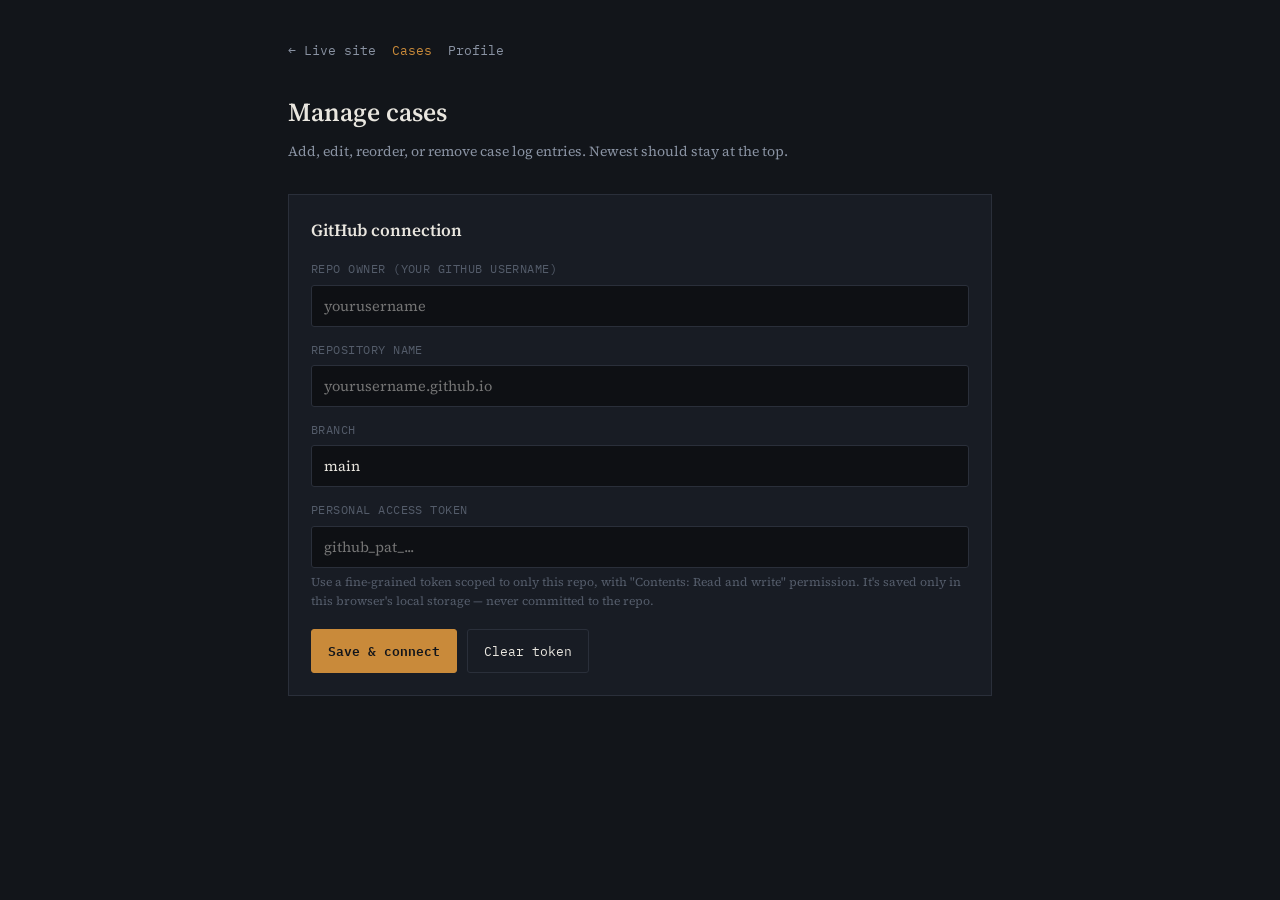
==== cases.html @ 0fecfe31 "Update portfolio" ====
<!DOCTYPE html>
<html lang="en">
<head>
<meta charset="UTF-8">
<meta name="viewport" content="width=device-width, initial-scale=1.0">
<title>Manage cases — Khalad DFIR</title>
<link rel="preconnect" href="https://fonts.googleapis.com">
<link href="https://fonts.googleapis.com/css2?family=Source+Serif+4:wght@400;500;600&family=IBM+Plex+Mono:wght@400;500;600&display=swap" rel="stylesheet">
<link rel="stylesheet" href="admin.css">
</head>
<body>
<div class="wrap">
  <div class="topnav">
    <a href="../index.html">← Live site</a>
    <a href="cases.html" class="active">Cases</a>
    <a href="profile.html">Profile</a>
  </div>
  <h1>Manage cases</h1>
  <p class="sub">Add, edit, reorder, or remove case log entries. Newest should stay at the top.</p>

  <div id="settingsContainer"></div>

  <div id="workArea" style="display:none;">
    <div class="card">
      <h2 id="formTitle">Add a case</h2>
      <label>Title</label>
      <input type="text" id="fTitle" placeholder="e.g. Live investigation — Worm.Ramnit intrusion">

      <label>Year</label>
      <input type="text" id="fYear" placeholder="2026">

      <label>Description</label>
      <textarea id="fDesc" placeholder="What you did, what you found, how you found it."></textarea>

      <label>Artifacts / tags (comma-separated)</label>
      <input type="text" id="fArtifacts" placeholder="Prefetch, AppData, VirusTotal">

      <div class="row">
        <button class="primary" id="fSave">Add case</button>
        <button id="fCancel" style="display:none;">Cancel edit</button>
      </div>
      <div id="formStatus"></div>
    </div>

    <h2 style="margin-top:8px;">Current cases</h2>
    <div id="caseList"></div>
  </div>
</div>

<script src="admin.js"></script>
<script>
let dataCache = null;
let sha = null;
let editingIndex = null; // null = adding new

function init(loaded){
  dataCache = loaded.content;
  sha = loaded.sha;
  document.getElementById('workArea').style.display = 'block';
  renderList();
}

function renderList(){
  const list = document.getElementById('caseList');
  const cases = dataCache.cases || [];
  if(cases.length === 0){
    list.innerHTML = `<p class="sub">No cases yet.</p>`;
    return;
  }
  list.innerHTML = cases.map((c, i) => `
    <div class="item">
      <div class="item-head">
        <strong>${escapeHtml(c.title)}</strong>
        <div class="item-actions">
          <button onclick="moveCase(${i}, -1)" ${i===0?'disabled':''}>↑</button>
          <button onclick="moveCase(${i}, 1)" ${i===cases.length-1?'disabled':''}>↓</button>
          <button onclick="editCase(${i})">Edit</button>
          <button class="danger" onclick="deleteCase(${i})">Delete</button>
        </div>
      </div>
      <div class="item-meta">${escapeHtml(c.year || '')} · ${(c.artifacts||[]).join(', ')}</div>
    </div>
  `).join('');
}

function escapeHtml(s){
  const d = document.createElement('div');
  d.textContent = s == null ? '' : String(s);
  return d.innerHTML;
}

function resetForm(){
  editingIndex = null;
  document.getElementById('formTitle').textContent = 'Add a case';
  document.getElementById('fTitle').value = '';
  document.getElementById('fYear').value = '';
  document.getElementById('fDesc').value = '';
  document.getElementById('fArtifacts').value = '';
  document.getElementById('fSave').textContent = 'Add case';
  document.getElementById('fCancel').style.display = 'none';
}

function editCase(i){
  const c = dataCache.cases[i];
  editingIndex = i;
  document.getElementById('formTitle').textContent = 'Edit case';
  document.getElementById('fTitle').value = c.title || '';
  document.getElementById('fYear').value = c.year || '';
  document.getElementById('fDesc').value = c.description || '';
  document.getElementById('fArtifacts').value = (c.artifacts || []).join(', ');
  document.getElementById('fSave').textContent = 'Save changes';
  document.getElementById('fCancel').style.display = 'inline-block';
  window.scrollTo({top: 0, behavior: 'smooth'});
}

async function deleteCase(i){
  if(!confirm('Delete this case?')) return;
  dataCache.cases.splice(i, 1);
  await persist('Delete case');
}

async function moveCase(i, dir){
  const j = i + dir;
  const arr = dataCache.cases;
  if(j < 0 || j >= arr.length) return;
  [arr[i], arr[j]] = [arr[j], arr[i]];
  await persist('Reorder cases');
}

async function persist(message){
  const status = document.getElementById('formStatus');
  status.innerHTML = `<div class="status pending">Saving…</div>`;
  try{
    const result = await writeDataFile(dataCache, sha, message);
    sha = result.content.sha;
    status.innerHTML = `<div class="status ok">Saved. Live site will update on next load.</div>`;
    renderList();
  }catch(e){
    status.innerHTML = `<div class="status err">${e.message}</div>`;
  }
}

document.getElementById('fSave').addEventListener('click', async () => {
  const title = document.getElementById('fTitle').value.trim();
  const year = document.getElementById('fYear').value.trim();
  const description = document.getElementById('fDesc').value.trim();
  const artifacts = document.getElementById('fArtifacts').value
    .split(',').map(s => s.trim()).filter(Boolean);

  if(!title || !description){
    document.getElementById('formStatus').innerHTML = `<div class="status err">Title and description are required.</div>`;
    return;
  }

  const entry = { year, title, description, artifacts };
  if(!dataCache.cases) dataCache.cases = [];

  if(editingIndex === null){
    dataCache.cases.unshift(entry); // new cases go to top
  }else{
    dataCache.cases[editingIndex] = entry;
  }

  await persist(editingIndex === null ? 'Add case' : 'Edit case');
  resetForm();
});

document.getElementById('fCancel').addEventListener('click', resetForm);

renderSettingsPanel(document.getElementById('settingsContainer'), init);
</script>
</body>
</html>
---- admin.css ----
:root{
  --bg: #12151a;
  --bg-alt: #0e1014;
  --panel: #181c24;
  --panel-border: #2a2f3a;
  --text: #e9e6df;
  --text-dim: #8a93a3;
  --text-faint: #545c6a;
  --accent: #c98a3a;
  --accent-dim: #8f6530;
  --danger: #b5533c;
  --ok: #6a9955;
  --serif: "Source Serif 4", Georgia, serif;
  --mono: "IBM Plex Mono", ui-monospace, monospace;
}
*{ box-sizing: border-box; }
body{
  margin:0; background: var(--bg); color: var(--text);
  font-family: var(--serif); line-height: 1.6;
}
.wrap{ max-width: 760px; margin: 0 auto; padding: 40px 28px 80px; }
a{ color: var(--accent); }
h1{ font-size: 26px; margin: 0 0 6px; font-weight: 600; }
h2{ font-size: 17px; margin: 0 0 16px; font-weight: 600; }
.sub{ color: var(--text-dim); font-size: 14px; margin: 0 0 32px; }
.topnav{ font-family: var(--mono); font-size: 12.5px; margin-bottom: 32px; display:flex; gap:16px; }
.topnav a{ color: var(--text-dim); text-decoration: none; }
.topnav a.active{ color: var(--accent); }

.card{
  background: var(--panel);
  border: 1px solid var(--panel-border);
  padding: 22px;
  margin-bottom: 24px;
}
.card h2{ display:flex; align-items:center; gap:10px; }
label{
  display:block; font-family: var(--mono); font-size: 11.5px;
  text-transform: uppercase; letter-spacing: 0.04em; color: var(--text-faint);
  margin: 14px 0 6px;
}
label:first-of-type{ margin-top: 0; }
input[type=text], input[type=password], input[type=url], textarea{
  width: 100%;
  background: var(--bg-alt);
  border: 1px solid var(--panel-border);
  color: var(--text);
  padding: 10px 12px;
  font-family: var(--serif);
  font-size: 14.5px;
  border-radius: 3px;
}
textarea{ resize: vertical; min-height: 70px; font-family: var(--serif); }
input:focus, textarea:focus{ outline: none; border-color: var(--accent); }
.hint{ color: var(--text-faint); font-size: 12px; margin-top: 5px; }

button{
  font-family: var(--mono);
  font-size: 13px;
  cursor: pointer;
  border-radius: 3px;
  border: 1px solid var(--panel-border);
  background: transparent;
  color: var(--text);
  padding: 10px 16px;
}
button:hover{ border-color: var(--accent); color: var(--accent); }
button.primary{
  background: var(--accent);
  border-color: var(--accent);
  color: #12151a;
  font-weight: 600;
}
button.primary:hover{ opacity: .9; color: #12151a; }
button.danger:hover{ border-color: var(--danger); color: var(--danger); }
button:disabled{ opacity: .5; cursor: not-allowed; }
button:disabled:hover{ border-color: var(--panel-border); color: var(--text); }

.row{ display:flex; gap: 10px; flex-wrap: wrap; margin-top: 18px; }

.status{
  font-family: var(--mono); font-size: 12.5px;
  padding: 10px 12px; border-radius: 3px; margin-top: 14px;
  border: 1px solid var(--panel-border);
}
.status.ok{ color: var(--ok); border-color: var(--ok); }
.status.err{ color: var(--danger); border-color: var(--danger); }
.status.pending{ color: var(--text-dim); }

.item{
  border: 1px solid var(--panel-border);
  padding: 16px;
  margin-bottom: 12px;
  background: var(--bg-alt);
}
.item-head{ display:flex; justify-content: space-between; align-items:center; gap:10px; }
.item-head strong{ font-size: 15px; }
.item-actions{ display:flex; gap:6px; }
.item-actions button{ padding: 6px 10px; font-size: 11.5px; }
.item-meta{ color: var(--text-faint); font-family: var(--mono); font-size: 11.5px; margin-top: 4px; }

details > summary{ cursor: pointer; font-family: var(--mono); font-size: 12px; color: var(--text-dim); }
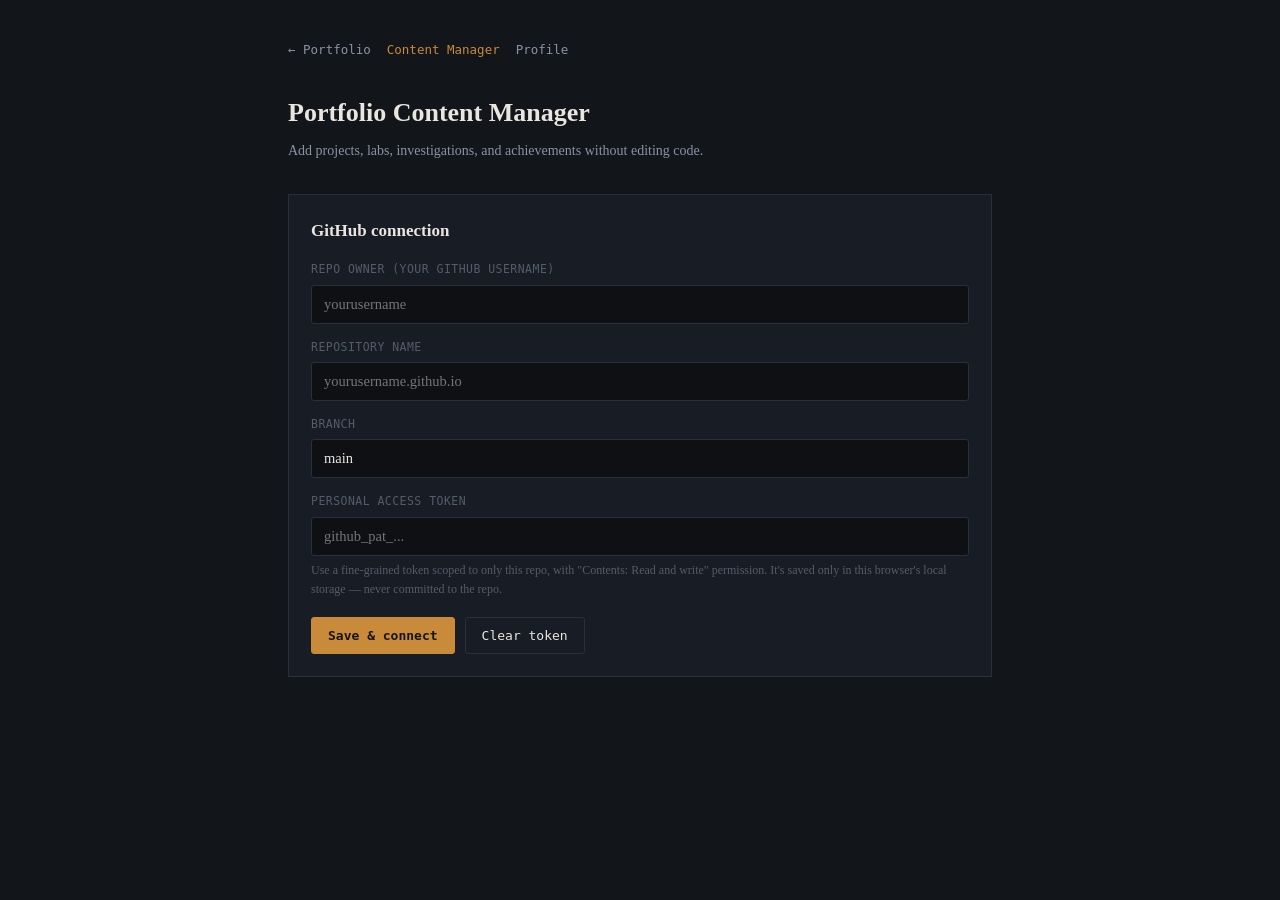
==== commit 14721245: "Build unified portfolio content manager" ====
--- a/cases.html
+++ b/cases.html
@@ -1,173 +1,30 @@
 <!DOCTYPE html>
-<html lang="en">
-<head>
-<meta charset="UTF-8">
-<meta name="viewport" content="width=device-width, initial-scale=1.0">
-<title>Manage cases — Khalad DFIR</title>
-<link rel="preconnect" href="https://fonts.googleapis.com">
-<link href="https://fonts.googleapis.com/css2?family=Source+Serif+4:wght@400;500;600&family=IBM+Plex+Mono:wght@400;500;600&display=swap" rel="stylesheet">
-<link rel="stylesheet" href="admin.css">
-</head>
-<body>
-<div class="wrap">
-  <div class="topnav">
-    <a href="../index.html">← Live site</a>
-    <a href="cases.html" class="active">Cases</a>
-    <a href="profile.html">Profile</a>
-  </div>
-  <h1>Manage cases</h1>
-  <p class="sub">Add, edit, reorder, or remove case log entries. Newest should stay at the top.</p>
-
-  <div id="settingsContainer"></div>
-
-  <div id="workArea" style="display:none;">
-    <div class="card">
-      <h2 id="formTitle">Add a case</h2>
-      <label>Title</label>
-      <input type="text" id="fTitle" placeholder="e.g. Live investigation — Worm.Ramnit intrusion">
-
-      <label>Year</label>
-      <input type="text" id="fYear" placeholder="2026">
-
-      <label>Description</label>
-      <textarea id="fDesc" placeholder="What you did, what you found, how you found it."></textarea>
-
-      <label>Artifacts / tags (comma-separated)</label>
-      <input type="text" id="fArtifacts" placeholder="Prefetch, AppData, VirusTotal">
-
-      <div class="row">
-        <button class="primary" id="fSave">Add case</button>
-        <button id="fCancel" style="display:none;">Cancel edit</button>
-      </div>
-      <div id="formStatus"></div>
-    </div>
-
-    <h2 style="margin-top:8px;">Current cases</h2>
-    <div id="caseList"></div>
-  </div>
-</div>
-
-<script src="admin.js"></script>
-<script>
-let dataCache = null;
-let sha = null;
-let editingIndex = null; // null = adding new
-
-function init(loaded){
-  dataCache = loaded.content;
-  sha = loaded.sha;
-  document.getElementById('workArea').style.display = 'block';
-  renderList();
-}
-
-function renderList(){
-  const list = document.getElementById('caseList');
-  const cases = dataCache.cases || [];
-  if(cases.length === 0){
-    list.innerHTML = `<p class="sub">No cases yet.</p>`;
-    return;
-  }
-  list.innerHTML = cases.map((c, i) => `
-    <div class="item">
-      <div class="item-head">
-        <strong>${escapeHtml(c.title)}</strong>
-        <div class="item-actions">
-          <button onclick="moveCase(${i}, -1)" ${i===0?'disabled':''}>↑</button>
-          <button onclick="moveCase(${i}, 1)" ${i===cases.length-1?'disabled':''}>↓</button>
-          <button onclick="editCase(${i})">Edit</button>
-          <button class="danger" onclick="deleteCase(${i})">Delete</button>
-        </div>
-      </div>
-      <div class="item-meta">${escapeHtml(c.year || '')} · ${(c.artifacts||[]).join(', ')}</div>
-    </div>
-  `).join('');
-}
-
-function escapeHtml(s){
-  const d = document.createElement('div');
-  d.textContent = s == null ? '' : String(s);
-  return d.innerHTML;
-}
-
-function resetForm(){
-  editingIndex = null;
-  document.getElementById('formTitle').textContent = 'Add a case';
-  document.getElementById('fTitle').value = '';
-  document.getElementById('fYear').value = '';
-  document.getElementById('fDesc').value = '';
-  document.getElementById('fArtifacts').value = '';
-  document.getElementById('fSave').textContent = 'Add case';
-  document.getElementById('fCancel').style.display = 'none';
-}
-
-function editCase(i){
-  const c = dataCache.cases[i];
-  editingIndex = i;
-  document.getElementById('formTitle').textContent = 'Edit case';
-  document.getElementById('fTitle').value = c.title || '';
-  document.getElementById('fYear').value = c.year || '';
-  document.getElementById('fDesc').value = c.description || '';
-  document.getElementById('fArtifacts').value = (c.artifacts || []).join(', ');
-  document.getElementById('fSave').textContent = 'Save changes';
-  document.getElementById('fCancel').style.display = 'inline-block';
-  window.scrollTo({top: 0, behavior: 'smooth'});
-}
-
-async function deleteCase(i){
-  if(!confirm('Delete this case?')) return;
-  dataCache.cases.splice(i, 1);
-  await persist('Delete case');
-}
-
-async function moveCase(i, dir){
-  const j = i + dir;
-  const arr = dataCache.cases;
-  if(j < 0 || j >= arr.length) return;
-  [arr[i], arr[j]] = [arr[j], arr[i]];
-  await persist('Reorder cases');
-}
-
-async function persist(message){
-  const status = document.getElementById('formStatus');
-  status.innerHTML = `<div class="status pending">Saving…</div>`;
-  try{
-    const result = await writeDataFile(dataCache, sha, message);
-    sha = result.content.sha;
-    status.innerHTML = `<div class="status ok">Saved. Live site will update on next load.</div>`;
-    renderList();
-  }catch(e){
-    status.innerHTML = `<div class="status err">${e.message}</div>`;
-  }
-}
-
-document.getElementById('fSave').addEventListener('click', async () => {
-  const title = document.getElementById('fTitle').value.trim();
-  const year = document.getElementById('fYear').value.trim();
-  const description = document.getElementById('fDesc').value.trim();
-  const artifacts = document.getElementById('fArtifacts').value
-    .split(',').map(s => s.trim()).filter(Boolean);
-
-  if(!title || !description){
-    document.getElementById('formStatus').innerHTML = `<div class="status err">Title and description are required.</div>`;
-    return;
-  }
-
-  const entry = { year, title, description, artifacts };
-  if(!dataCache.cases) dataCache.cases = [];
-
-  if(editingIndex === null){
-    dataCache.cases.unshift(entry); // new cases go to top
-  }else{
-    dataCache.cases[editingIndex] = entry;
-  }
-
-  await persist(editingIndex === null ? 'Add case' : 'Edit case');
-  resetForm();
-});
-
-document.getElementById('fCancel').addEventListener('click', resetForm);
-
-renderSettingsPanel(document.getElementById('settingsContainer'), init);
-</script>
-</body>
-</html>
+<html lang="en"><head><meta charset="UTF-8"><meta name="viewport" content="width=device-width,initial-scale=1.0"><title>Portfolio Admin — Khalad</title><link rel="stylesheet" href="admin.css"></head>
+<body><div class="wrap">
+<div class="topnav"><a href="index.html">← Portfolio</a><a href="cases.html" class="active">Content Manager</a><a href="profile.html">Profile</a></div>
+<h1>Portfolio Content Manager</h1><p class="sub">Add projects, labs, investigations, and achievements without editing code.</p>
+<div id="settingsContainer"></div>
+<div id="workArea" style="display:none">
+<div class="card"><h2 id="formTitle">Add new item</h2>
+<label>Type</label><select id="fType"><option value="labs">Lab</option><option value="projects">Project</option><option value="investigations">Investigation</option><option value="achievements">Achievement</option></select>
+<label>Title</label><input id="fTitle" type="text" placeholder="e.g. Memory Forensics Investigation">
+<label>Category / Type</label><input id="fCategory" type="text" placeholder="e.g. DFIR, Mobile Forensics, Graduation Project">
+<label>Year</label><input id="fYear" type="text" placeholder="2026">
+<label>Short description</label><textarea id="fDesc" placeholder="A short summary shown on the portfolio card."></textarea>
+<label>Tools / Tags (comma-separated)</label><input id="fTags" type="text" placeholder="Volatility, Windows, Memory Forensics">
+<label>Full write-up</label><textarea id="fWriteup" style="min-height:220px" placeholder="Objective, methodology, evidence, findings, conclusion..."></textarea>
+<div class="row"><button class="primary" id="fSave">Publish item</button><button id="fCancel" style="display:none">Cancel edit</button></div><div id="formStatus"></div></div>
+<h2>Current content</h2><div id="itemList"></div></div></div>
+<script src="admin.js"></script><script>
+let dataCache=null,sha=null,editing=null;
+const labels={labs:'Lab',projects:'Project',investigations:'Investigation',achievements:'Achievement'};
+function esc(s){const d=document.createElement('div');d.textContent=s==null?'':String(s);return d.innerHTML}
+function init(x){dataCache=x.content;sha=x.sha;document.getElementById('workArea').style.display='block';renderList()}
+function allItems(){return Object.keys(labels).flatMap(type=>(dataCache[type]||[]).map((item,index)=>({type,index,item})))}
+function renderList(){const list=document.getElementById('itemList'),items=allItems();if(!items.length){list.innerHTML='<p class="sub">No content yet.</p>';return}list.innerHTML=items.map(x=>`<div class="item"><div class="item-head"><strong>${esc(x.item.title)}</strong><div class="item-actions"><button onclick="editItem('${x.type}',${x.index})">Edit</button><button class="danger" onclick="deleteItem('${x.type}',${x.index})">Delete</button></div></div><div class="item-meta">${labels[x.type]}${x.item.type?' · '+esc(x.item.type):''}${x.item.year?' · '+esc(x.item.year):''}</div></div>`).join('')}
+function resetForm(){editing=null;document.getElementById('formTitle').textContent='Add new item';['fTitle','fCategory','fYear','fDesc','fTags','fWriteup'].forEach(id=>document.getElementById(id).value='');document.getElementById('fType').disabled=false;document.getElementById('fSave').textContent='Publish item';document.getElementById('fCancel').style.display='none'}
+function editItem(type,i){const x=dataCache[type][i];editing={type,index:i};fType.value=type;fType.disabled=true;fTitle.value=x.title||'';fCategory.value=x.type||'';fYear.value=x.year||'';fDesc.value=x.description||'';fTags.value=(x.tags||x.artifacts||[]).join(', ');fWriteup.value=x.writeup||'';formTitle.textContent='Edit item';fSave.textContent='Save changes';fCancel.style.display='inline-block';scrollTo({top:0,behavior:'smooth'})}
+async function deleteItem(type,i){if(!confirm('Delete this item?'))return;dataCache[type].splice(i,1);await persist('Delete portfolio item')}
+async function persist(msg){formStatus.innerHTML='<div class="status pending">Saving…</div>';try{const r=await writeDataFile(dataCache,sha,msg);sha=r.content.sha;formStatus.innerHTML='<div class="status ok">Saved to GitHub successfully.</div>';renderList()}catch(e){formStatus.innerHTML=`<div class="status err">${esc(e.message)}</div>`}}
+fSave.addEventListener('click',async()=>{const type=fType.value,title=fTitle.value.trim(),description=fDesc.value.trim();if(!title||!description){formStatus.innerHTML='<div class="status err">Title and description are required.</div>';return}const entry={title,type:fCategory.value.trim(),year:fYear.value.trim(),description,tags:fTags.value.split(',').map(x=>x.trim()).filter(Boolean),writeup:fWriteup.value.trim()};if(!dataCache[type])dataCache[type]=[];if(editing)dataCache[type][editing.index]=entry;else dataCache[type].unshift(entry);await persist(editing?'Edit portfolio item':'Add portfolio item');resetForm()});fCancel.addEventListener('click',resetForm);renderSettingsPanel(settingsContainer,init);
+</script></body></html>
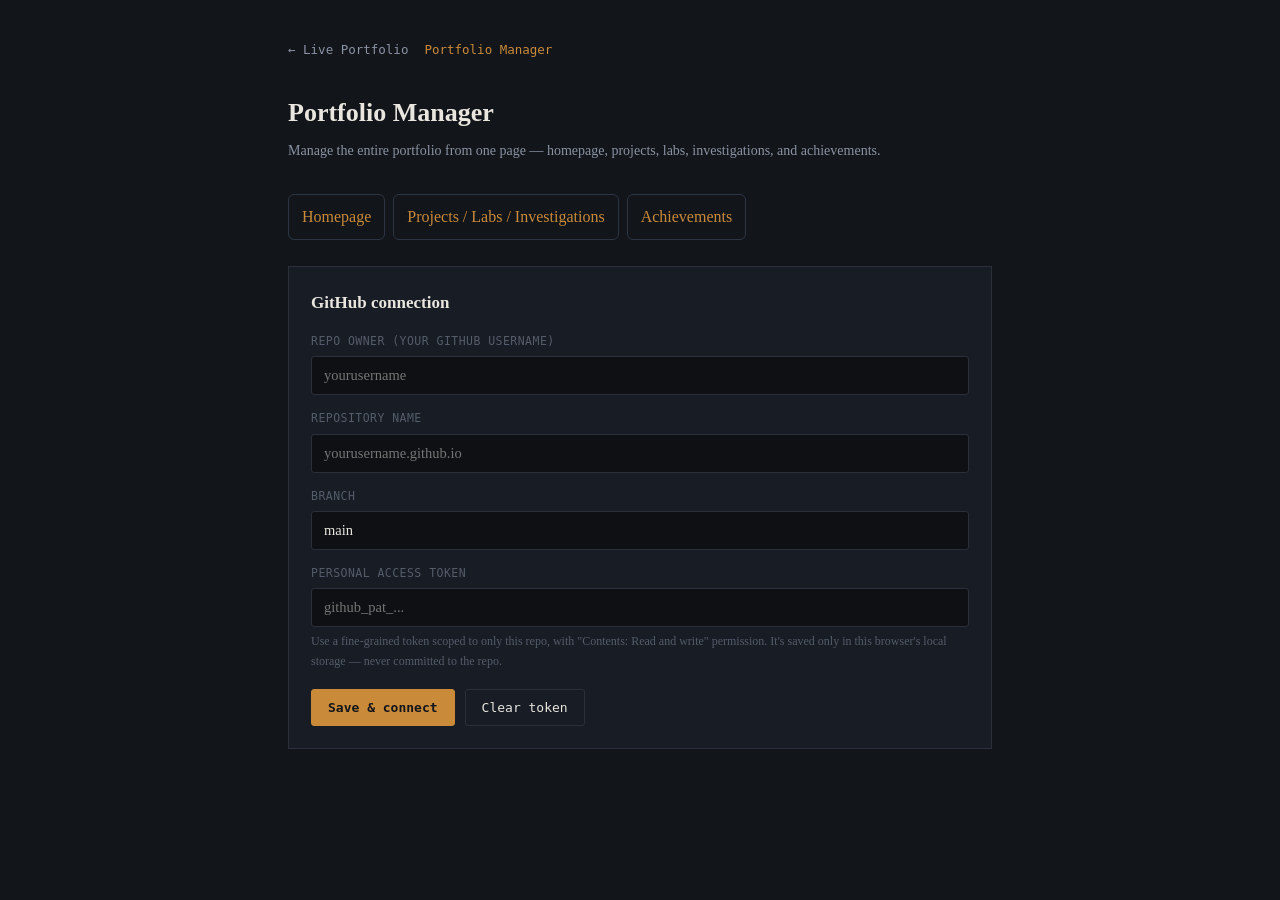
==== commit 9a740ad9: "Unify portfolio content and homepage managers" ====
--- a/cases.html
+++ b/cases.html
@@ -1,10 +1,23 @@
 <!DOCTYPE html>
-<html lang="en"><head><meta charset="UTF-8"><meta name="viewport" content="width=device-width,initial-scale=1.0"><title>Portfolio Admin — Khalad</title><link rel="stylesheet" href="admin.css"></head>
+<html lang="en"><head><meta charset="UTF-8"><meta name="viewport" content="width=device-width,initial-scale=1.0"><title>Portfolio Admin — Khalad</title><link rel="stylesheet" href="admin.css">
+<style>.admin-tabs{display:flex;gap:8px;flex-wrap:wrap;margin:18px 0 26px}.admin-tabs a{padding:9px 13px;border:1px solid #2b3642;border-radius:6px;text-decoration:none}.section-title{margin-top:42px;padding-top:24px;border-top:1px solid #2b3642}.manager-note{margin-bottom:20px}</style></head>
 <body><div class="wrap">
-<div class="topnav"><a href="index.html">← Portfolio</a><a href="cases.html" class="active">Content Manager</a><a href="profile.html">Profile</a></div>
-<h1>Portfolio Content Manager</h1><p class="sub">Add projects, labs, investigations, and achievements without editing code.</p>
+<div class="topnav"><a href="index.html">← Live Portfolio</a><a href="cases.html" class="active">Portfolio Manager</a></div>
+<h1>Portfolio Manager</h1><p class="sub">Manage the entire portfolio from one page — homepage, projects, labs, investigations, and achievements.</p>
+<div class="admin-tabs"><a href="#homepage">Homepage</a><a href="#content">Projects / Labs / Investigations</a><a href="#achievements">Achievements</a></div>
 <div id="settingsContainer"></div>
 <div id="workArea" style="display:none">
+<section id="homepage">
+<h2 class="section-title">Homepage</h2><p class="sub manager-note">Hero, About, certifications, skills, contact, and footer.</p>
+<div class="card"><h2>Hero</h2><label>Top label</label><input id="heroTag"><label>Main headline</label><textarea id="heroHeadline"></textarea><label>Intro</label><textarea id="heroLede"></textarea><label>Focus areas / pills (comma-separated)</label><input id="heroPills"></div>
+<div class="card"><h2>About</h2><label>Paragraphs (one paragraph per line)</label><textarea id="aboutParas" style="min-height:140px"></textarea><label>Certifications (one per line: CODE | Name)</label><textarea id="aboutCerts"></textarea></div>
+<div class="card"><h2>Skills & Tools</h2><label>Separate groups with a blank line. First line = group name.</label><textarea id="skillsBlock" style="min-height:240px;font-family:monospace"></textarea></div>
+<div class="card"><h2>Contact</h2><label>Contact text</label><textarea id="contactBlurb"></textarea><label>Links (one per line: Label | URL)</label><textarea id="contactLinks" placeholder="GitHub | https://github.com/...&#10;LinkedIn | https://linkedin.com/in/..."></textarea></div>
+<div class="card"><h2>Footer</h2><label>Name</label><input id="footerName"><label>Footer note</label><input id="footerNote"></div>
+<div class="row"><button class="primary" id="saveHomepage">Save homepage</button><button id="reloadBtn">Discard & reload</button></div><div id="homepageStatus"></div>
+</section>
+<section id="content">
+<h2 class="section-title">Portfolio Content</h2><p class="sub manager-note">Add, edit, or delete projects, labs, investigations, and achievements.</p>
 <div class="card"><h2 id="formTitle">Add new item</h2>
 <label>Type</label><select id="fType"><option value="labs">Lab</option><option value="projects">Project</option><option value="investigations">Investigation</option><option value="achievements">Achievement</option></select>
 <label>Title</label><input id="fTitle" type="text" placeholder="e.g. Memory Forensics Investigation">
@@ -14,17 +27,20 @@
 <label>Tools / Tags (comma-separated)</label><input id="fTags" type="text" placeholder="Volatility, Windows, Memory Forensics">
 <label>Full write-up</label><textarea id="fWriteup" style="min-height:220px" placeholder="Objective, methodology, evidence, findings, conclusion..."></textarea>
 <div class="row"><button class="primary" id="fSave">Publish item</button><button id="fCancel" style="display:none">Cancel edit</button></div><div id="formStatus"></div></div>
-<h2>Current content</h2><div id="itemList"></div></div></div>
+<h2 id="achievements">Current content</h2><div id="itemList"></div>
+</section>
+</div></div>
 <script src="admin.js"></script><script>
-let dataCache=null,sha=null,editing=null;
-const labels={labs:'Lab',projects:'Project',investigations:'Investigation',achievements:'Achievement'};
+let dataCache=null,sha=null,editing=null;const labels={labs:'Lab',projects:'Project',investigations:'Investigation',achievements:'Achievement'};const $=id=>document.getElementById(id);
 function esc(s){const d=document.createElement('div');d.textContent=s==null?'':String(s);return d.innerHTML}
-function init(x){dataCache=x.content;sha=x.sha;document.getElementById('workArea').style.display='block';renderList()}
-function allItems(){return Object.keys(labels).flatMap(type=>(dataCache[type]||[]).map((item,index)=>({type,index,item})))}
-function renderList(){const list=document.getElementById('itemList'),items=allItems();if(!items.length){list.innerHTML='<p class="sub">No content yet.</p>';return}list.innerHTML=items.map(x=>`<div class="item"><div class="item-head"><strong>${esc(x.item.title)}</strong><div class="item-actions"><button onclick="editItem('${x.type}',${x.index})">Edit</button><button class="danger" onclick="deleteItem('${x.type}',${x.index})">Delete</button></div></div><div class="item-meta">${labels[x.type]}${x.item.type?' · '+esc(x.item.type):''}${x.item.year?' · '+esc(x.item.year):''}</div></div>`).join('')}
-function resetForm(){editing=null;document.getElementById('formTitle').textContent='Add new item';['fTitle','fCategory','fYear','fDesc','fTags','fWriteup'].forEach(id=>document.getElementById(id).value='');document.getElementById('fType').disabled=false;document.getElementById('fSave').textContent='Publish item';document.getElementById('fCancel').style.display='none'}
-function editItem(type,i){const x=dataCache[type][i];editing={type,index:i};fType.value=type;fType.disabled=true;fTitle.value=x.title||'';fCategory.value=x.type||'';fYear.value=x.year||'';fDesc.value=x.description||'';fTags.value=(x.tags||x.artifacts||[]).join(', ');fWriteup.value=x.writeup||'';formTitle.textContent='Edit item';fSave.textContent='Save changes';fCancel.style.display='inline-block';scrollTo({top:0,behavior:'smooth'})}
-async function deleteItem(type,i){if(!confirm('Delete this item?'))return;dataCache[type].splice(i,1);await persist('Delete portfolio item')}
-async function persist(msg){formStatus.innerHTML='<div class="status pending">Saving…</div>';try{const r=await writeDataFile(dataCache,sha,msg);sha=r.content.sha;formStatus.innerHTML='<div class="status ok">Saved to GitHub successfully.</div>';renderList()}catch(e){formStatus.innerHTML=`<div class="status err">${esc(e.message)}</div>`}}
-fSave.addEventListener('click',async()=>{const type=fType.value,title=fTitle.value.trim(),description=fDesc.value.trim();if(!title||!description){formStatus.innerHTML='<div class="status err">Title and description are required.</div>';return}const entry={title,type:fCategory.value.trim(),year:fYear.value.trim(),description,tags:fTags.value.split(',').map(x=>x.trim()).filter(Boolean),writeup:fWriteup.value.trim()};if(!dataCache[type])dataCache[type]=[];if(editing)dataCache[type][editing.index]=entry;else dataCache[type].unshift(entry);await persist(editing?'Edit portfolio item':'Add portfolio item');resetForm()});fCancel.addEventListener('click',resetForm);renderSettingsPanel(settingsContainer,init);
+function init(x){dataCache=x.content;sha=x.sha;$('workArea').style.display='block';fillHomepage();renderList()}
+function fillHomepage(){const h=dataCache.hero||{},a=dataCache.about||{},s=dataCache.skills||[],c=dataCache.contact||{},f=dataCache.footer||{};$('heroTag').value=h.tag||'';$('heroHeadline').value=h.headline||'';$('heroLede').value=h.lede||'';$('heroPills').value=(h.pills||[]).join(', ');$('aboutParas').value=(a.paragraphs||[]).join('\n');$('aboutCerts').value=(a.certifications||[]).map(x=>`${x.code||''} | ${x.name||''}`).join('\n');$('skillsBlock').value=s.map(g=>[g.group,...(g.items||[])].join('\n')).join('\n\n');$('contactBlurb').value=c.blurb||'';$('contactLinks').value=(c.links||[]).map(x=>`${x.label||''} | ${x.url||''}`).join('\n');$('footerName').value=f.name||'';$('footerNote').value=f.note||''}
+function lines(id){return $(id).value.split('\n').map(x=>x.trim()).filter(Boolean)}function pipe(x){const i=x.indexOf('|');return i<0?[x,'']:[x.slice(0,i).trim(),x.slice(i+1).trim()]}function parseSkills(raw){return raw.split(/\n\s*\n/).map(b=>b.trim()).filter(Boolean).map(b=>{const x=b.split('\n').map(v=>v.trim()).filter(Boolean);return{group:x[0],items:x.slice(1)}})}
+async function saveData(msg,statusId){const st=$(statusId);st.innerHTML='<div class="status pending">Saving…</div>';try{const r=await writeDataFile(dataCache,sha,msg);sha=r.content.sha;st.innerHTML='<div class="status ok">Saved to GitHub successfully. The live site will update automatically.</div>';renderList();return true}catch(e){st.innerHTML=`<div class="status err">${esc(e.message)}</div>`;return false}}
+$('saveHomepage').onclick=async()=>{dataCache.hero={tag:$('heroTag').value.trim(),headline:$('heroHeadline').value.trim(),lede:$('heroLede').value.trim(),pills:$('heroPills').value.split(',').map(x=>x.trim()).filter(Boolean)};dataCache.about={paragraphs:lines('aboutParas'),certifications:lines('aboutCerts').map(x=>{const [code,name]=pipe(x);return{code,name}})};dataCache.skills=parseSkills($('skillsBlock').value);dataCache.contact={blurb:$('contactBlurb').value.trim(),links:lines('contactLinks').map(x=>{const [label,url]=pipe(x);return{label,url}})};dataCache.footer={name:$('footerName').value.trim(),note:$('footerNote').value.trim()};await saveData('Update homepage content','homepageStatus')};$('reloadBtn').onclick=()=>location.reload();
+function allItems(){return Object.keys(labels).flatMap(type=>(dataCache[type]||[]).map((item,index)=>({type,index,item})))}function renderList(){const list=$('itemList'),items=allItems();if(!items.length){list.innerHTML='<p class="sub">No content yet.</p>';return}list.innerHTML=items.map(x=>`<div class="item"><div class="item-head"><strong>${esc(x.item.title)}</strong><div class="item-actions"><button onclick="editItem('${x.type}',${x.index})">Edit</button><button class="danger" onclick="deleteItem('${x.type}',${x.index})">Delete</button></div></div><div class="item-meta">${labels[x.type]}${x.item.type?' · '+esc(x.item.type):''}${x.item.year?' · '+esc(x.item.year):''}</div></div>`).join('')}
+function resetForm(){editing=null;$('formTitle').textContent='Add new item';['fTitle','fCategory','fYear','fDesc','fTags','fWriteup'].forEach(id=>$(id).value='');$('fType').disabled=false;$('fSave').textContent='Publish item';$('fCancel').style.display='none'}
+function editItem(type,i){const x=dataCache[type][i];editing={type,index:i};$('fType').value=type;$('fType').disabled=true;$('fTitle').value=x.title||'';$('fCategory').value=x.type||'';$('fYear').value=x.year||'';$('fDesc').value=x.description||'';$('fTags').value=(x.tags||x.artifacts||[]).join(', ');$('fWriteup').value=x.writeup||'';$('formTitle').textContent='Edit item';$('fSave').textContent='Save changes';$('fCancel').style.display='inline-block';$('content').scrollIntoView({behavior:'smooth'})}
+async function deleteItem(type,i){if(!confirm('Delete this item?'))return;dataCache[type].splice(i,1);await saveData('Delete portfolio item','formStatus')}
+$('fSave').addEventListener('click',async()=>{const type=$('fType').value,title=$('fTitle').value.trim(),description=$('fDesc').value.trim();if(!title||!description){$('formStatus').innerHTML='<div class="status err">Title and description are required.</div>';return}const entry={title,type:$('fCategory').value.trim(),year:$('fYear').value.trim(),description,tags:$('fTags').value.split(',').map(x=>x.trim()).filter(Boolean),writeup:$('fWriteup').value.trim()};if(!dataCache[type])dataCache[type]=[];if(editing)dataCache[type][editing.index]=entry;else dataCache[type].unshift(entry);const ok=await saveData(editing?'Edit portfolio item':'Add portfolio item','formStatus');if(ok)resetForm()});$('fCancel').addEventListener('click',resetForm);renderSettingsPanel($('settingsContainer'),init);
 </script></body></html>
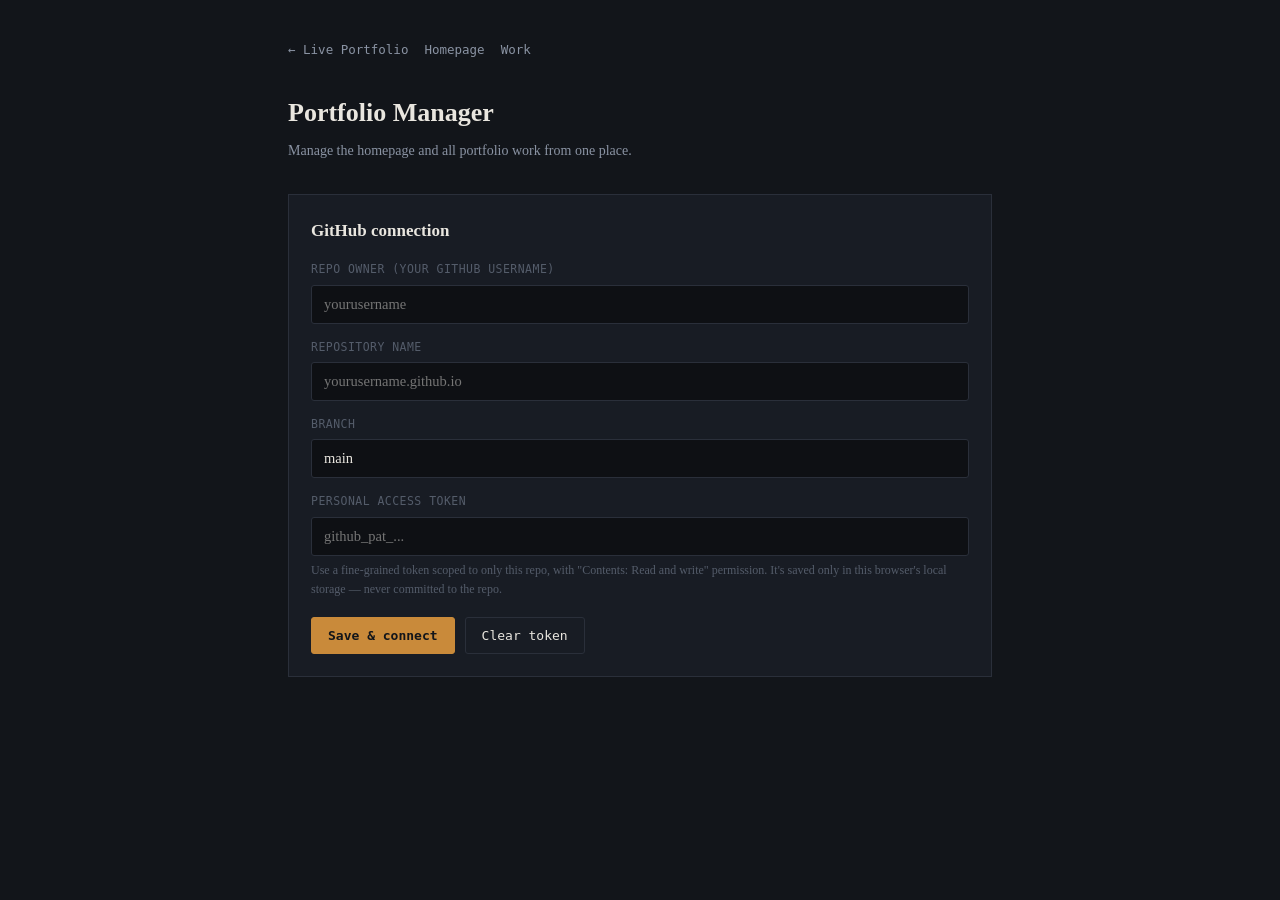
==== commit b101d809: "Update manager for unified work and writeups" ====
--- a/cases.html
+++ b/cases.html
@@ -1,46 +1,3 @@
-<!DOCTYPE html>
-<html lang="en"><head><meta charset="UTF-8"><meta name="viewport" content="width=device-width,initial-scale=1.0"><title>Portfolio Admin — Khalad</title><link rel="stylesheet" href="admin.css">
-<style>.admin-tabs{display:flex;gap:8px;flex-wrap:wrap;margin:18px 0 26px}.admin-tabs a{padding:9px 13px;border:1px solid #2b3642;border-radius:6px;text-decoration:none}.section-title{margin-top:42px;padding-top:24px;border-top:1px solid #2b3642}.manager-note{margin-bottom:20px}</style></head>
-<body><div class="wrap">
-<div class="topnav"><a href="index.html">← Live Portfolio</a><a href="cases.html" class="active">Portfolio Manager</a></div>
-<h1>Portfolio Manager</h1><p class="sub">Manage the entire portfolio from one page — homepage, projects, labs, investigations, and achievements.</p>
-<div class="admin-tabs"><a href="#homepage">Homepage</a><a href="#content">Projects / Labs / Investigations</a><a href="#achievements">Achievements</a></div>
-<div id="settingsContainer"></div>
-<div id="workArea" style="display:none">
-<section id="homepage">
-<h2 class="section-title">Homepage</h2><p class="sub manager-note">Hero, About, certifications, skills, contact, and footer.</p>
-<div class="card"><h2>Hero</h2><label>Top label</label><input id="heroTag"><label>Main headline</label><textarea id="heroHeadline"></textarea><label>Intro</label><textarea id="heroLede"></textarea><label>Focus areas / pills (comma-separated)</label><input id="heroPills"></div>
-<div class="card"><h2>About</h2><label>Paragraphs (one paragraph per line)</label><textarea id="aboutParas" style="min-height:140px"></textarea><label>Certifications (one per line: CODE | Name)</label><textarea id="aboutCerts"></textarea></div>
-<div class="card"><h2>Skills & Tools</h2><label>Separate groups with a blank line. First line = group name.</label><textarea id="skillsBlock" style="min-height:240px;font-family:monospace"></textarea></div>
-<div class="card"><h2>Contact</h2><label>Contact text</label><textarea id="contactBlurb"></textarea><label>Links (one per line: Label | URL)</label><textarea id="contactLinks" placeholder="GitHub | https://github.com/...&#10;LinkedIn | https://linkedin.com/in/..."></textarea></div>
-<div class="card"><h2>Footer</h2><label>Name</label><input id="footerName"><label>Footer note</label><input id="footerNote"></div>
-<div class="row"><button class="primary" id="saveHomepage">Save homepage</button><button id="reloadBtn">Discard & reload</button></div><div id="homepageStatus"></div>
-</section>
-<section id="content">
-<h2 class="section-title">Portfolio Content</h2><p class="sub manager-note">Add, edit, or delete projects, labs, investigations, and achievements.</p>
-<div class="card"><h2 id="formTitle">Add new item</h2>
-<label>Type</label><select id="fType"><option value="labs">Lab</option><option value="projects">Project</option><option value="investigations">Investigation</option><option value="achievements">Achievement</option></select>
-<label>Title</label><input id="fTitle" type="text" placeholder="e.g. Memory Forensics Investigation">
-<label>Category / Type</label><input id="fCategory" type="text" placeholder="e.g. DFIR, Mobile Forensics, Graduation Project">
-<label>Year</label><input id="fYear" type="text" placeholder="2026">
-<label>Short description</label><textarea id="fDesc" placeholder="A short summary shown on the portfolio card."></textarea>
-<label>Tools / Tags (comma-separated)</label><input id="fTags" type="text" placeholder="Volatility, Windows, Memory Forensics">
-<label>Full write-up</label><textarea id="fWriteup" style="min-height:220px" placeholder="Objective, methodology, evidence, findings, conclusion..."></textarea>
-<div class="row"><button class="primary" id="fSave">Publish item</button><button id="fCancel" style="display:none">Cancel edit</button></div><div id="formStatus"></div></div>
-<h2 id="achievements">Current content</h2><div id="itemList"></div>
-</section>
-</div></div>
-<script src="admin.js"></script><script>
-let dataCache=null,sha=null,editing=null;const labels={labs:'Lab',projects:'Project',investigations:'Investigation',achievements:'Achievement'};const $=id=>document.getElementById(id);
-function esc(s){const d=document.createElement('div');d.textContent=s==null?'':String(s);return d.innerHTML}
-function init(x){dataCache=x.content;sha=x.sha;$('workArea').style.display='block';fillHomepage();renderList()}
-function fillHomepage(){const h=dataCache.hero||{},a=dataCache.about||{},s=dataCache.skills||[],c=dataCache.contact||{},f=dataCache.footer||{};$('heroTag').value=h.tag||'';$('heroHeadline').value=h.headline||'';$('heroLede').value=h.lede||'';$('heroPills').value=(h.pills||[]).join(', ');$('aboutParas').value=(a.paragraphs||[]).join('\n');$('aboutCerts').value=(a.certifications||[]).map(x=>`${x.code||''} | ${x.name||''}`).join('\n');$('skillsBlock').value=s.map(g=>[g.group,...(g.items||[])].join('\n')).join('\n\n');$('contactBlurb').value=c.blurb||'';$('contactLinks').value=(c.links||[]).map(x=>`${x.label||''} | ${x.url||''}`).join('\n');$('footerName').value=f.name||'';$('footerNote').value=f.note||''}
-function lines(id){return $(id).value.split('\n').map(x=>x.trim()).filter(Boolean)}function pipe(x){const i=x.indexOf('|');return i<0?[x,'']:[x.slice(0,i).trim(),x.slice(i+1).trim()]}function parseSkills(raw){return raw.split(/\n\s*\n/).map(b=>b.trim()).filter(Boolean).map(b=>{const x=b.split('\n').map(v=>v.trim()).filter(Boolean);return{group:x[0],items:x.slice(1)}})}
-async function saveData(msg,statusId){const st=$(statusId);st.innerHTML='<div class="status pending">Saving…</div>';try{const r=await writeDataFile(dataCache,sha,msg);sha=r.content.sha;st.innerHTML='<div class="status ok">Saved to GitHub successfully. The live site will update automatically.</div>';renderList();return true}catch(e){st.innerHTML=`<div class="status err">${esc(e.message)}</div>`;return false}}
-$('saveHomepage').onclick=async()=>{dataCache.hero={tag:$('heroTag').value.trim(),headline:$('heroHeadline').value.trim(),lede:$('heroLede').value.trim(),pills:$('heroPills').value.split(',').map(x=>x.trim()).filter(Boolean)};dataCache.about={paragraphs:lines('aboutParas'),certifications:lines('aboutCerts').map(x=>{const [code,name]=pipe(x);return{code,name}})};dataCache.skills=parseSkills($('skillsBlock').value);dataCache.contact={blurb:$('contactBlurb').value.trim(),links:lines('contactLinks').map(x=>{const [label,url]=pipe(x);return{label,url}})};dataCache.footer={name:$('footerName').value.trim(),note:$('footerNote').value.trim()};await saveData('Update homepage content','homepageStatus')};$('reloadBtn').onclick=()=>location.reload();
-function allItems(){return Object.keys(labels).flatMap(type=>(dataCache[type]||[]).map((item,index)=>({type,index,item})))}function renderList(){const list=$('itemList'),items=allItems();if(!items.length){list.innerHTML='<p class="sub">No content yet.</p>';return}list.innerHTML=items.map(x=>`<div class="item"><div class="item-head"><strong>${esc(x.item.title)}</strong><div class="item-actions"><button onclick="editItem('${x.type}',${x.index})">Edit</button><button class="danger" onclick="deleteItem('${x.type}',${x.index})">Delete</button></div></div><div class="item-meta">${labels[x.type]}${x.item.type?' · '+esc(x.item.type):''}${x.item.year?' · '+esc(x.item.year):''}</div></div>`).join('')}
-function resetForm(){editing=null;$('formTitle').textContent='Add new item';['fTitle','fCategory','fYear','fDesc','fTags','fWriteup'].forEach(id=>$(id).value='');$('fType').disabled=false;$('fSave').textContent='Publish item';$('fCancel').style.display='none'}
-function editItem(type,i){const x=dataCache[type][i];editing={type,index:i};$('fType').value=type;$('fType').disabled=true;$('fTitle').value=x.title||'';$('fCategory').value=x.type||'';$('fYear').value=x.year||'';$('fDesc').value=x.description||'';$('fTags').value=(x.tags||x.artifacts||[]).join(', ');$('fWriteup').value=x.writeup||'';$('formTitle').textContent='Edit item';$('fSave').textContent='Save changes';$('fCancel').style.display='inline-block';$('content').scrollIntoView({behavior:'smooth'})}
-async function deleteItem(type,i){if(!confirm('Delete this item?'))return;dataCache[type].splice(i,1);await saveData('Delete portfolio item','formStatus')}
-$('fSave').addEventListener('click',async()=>{const type=$('fType').value,title=$('fTitle').value.trim(),description=$('fDesc').value.trim();if(!title||!description){$('formStatus').innerHTML='<div class="status err">Title and description are required.</div>';return}const entry={title,type:$('fCategory').value.trim(),year:$('fYear').value.trim(),description,tags:$('fTags').value.split(',').map(x=>x.trim()).filter(Boolean),writeup:$('fWriteup').value.trim()};if(!dataCache[type])dataCache[type]=[];if(editing)dataCache[type][editing.index]=entry;else dataCache[type].unshift(entry);const ok=await saveData(editing?'Edit portfolio item':'Add portfolio item','formStatus');if(ok)resetForm()});$('fCancel').addEventListener('click',resetForm);renderSettingsPanel($('settingsContainer'),init);
+<!DOCTYPE html><html lang="en"><head><meta charset="UTF-8"><meta name="viewport" content="width=device-width,initial-scale=1.0"><title>Portfolio Manager — Khalad</title><link rel="stylesheet" href="admin.css"><style>.admin-tabs{display:flex;gap:8px;flex-wrap:wrap;margin:18px 0 26px}.admin-tabs a{padding:9px 13px;border:1px solid #2b3642;border-radius:6px;text-decoration:none}.section-title{margin-top:42px;padding-top:24px;border-top:1px solid #2b3642}.manager-note{margin-bottom:20px}</style></head><body><div class="wrap"><div class="topnav"><a href="index.html">← Live Portfolio</a><a href="#homepage">Homepage</a><a href="#work">Work</a></div><h1>Portfolio Manager</h1><p class="sub">Manage the homepage and all portfolio work from one place.</p><div id="settingsContainer"></div><div id="workArea" style="display:none"><section id="homepage"><h2 class="section-title">Homepage</h2><p class="sub manager-note">Hero, About, certifications, skills, contact, and footer.</p><div class="card"><h2>Hero</h2><label>Top label</label><input id="heroTag"><label>Main headline</label><textarea id="heroHeadline"></textarea><label>Intro</label><textarea id="heroLede"></textarea><label>Focus areas / pills (comma-separated)</label><input id="heroPills"></div><div class="card"><h2>About</h2><label>Paragraphs (one paragraph per line)</label><textarea id="aboutParas" style="min-height:140px"></textarea><label>Certifications (one per line: CODE | Name)</label><textarea id="aboutCerts"></textarea></div><div class="card"><h2>Skills & Tools</h2><label>Separate groups with a blank line. First line = group name.</label><textarea id="skillsBlock" style="min-height:240px;font-family:monospace"></textarea></div><div class="card"><h2>Contact</h2><label>Contact text</label><textarea id="contactBlurb"></textarea><label>Links (one per line: Label | URL)</label><textarea id="contactLinks"></textarea></div><div class="card"><h2>Footer</h2><label>Name</label><input id="footerName"><label>Footer note</label><input id="footerNote"></div><div class="row"><button class="primary" id="saveHomepage">Save homepage</button><button id="reloadBtn">Discard & reload</button></div><div id="homepageStatus"></div></section><section id="work"><h2 class="section-title">Work</h2><p class="sub manager-note">Projects, write-ups, labs, and investigations. Every item automatically gets a detail page.</p><div class="card"><h2 id="formTitle">Add new work</h2><label>Type</label><select id="fType"><option value="projects">Project</option><option value="writeups">Write-up</option><option value="labs">Lab</option><option value="investigations">Investigation</option><option value="achievements">Achievement</option></select><label>Title</label><input id="fTitle" placeholder="e.g. Memory Forensics Investigation"><label>Category</label><input id="fCategory" placeholder="e.g. DFIR, Mobile Forensics"><label>Year</label><input id="fYear" placeholder="2026"><label>Short description</label><textarea id="fDesc"></textarea><label>Tools / Tags (comma-separated)</label><input id="fTags" placeholder="Volatility, Windows, Memory Forensics"><label>Full write-up</label><textarea id="fWriteup" style="min-height:260px" placeholder="Overview, scenario, methodology, evidence, findings, timeline, conclusion..."></textarea><div class="row"><button class="primary" id="fSave">Publish</button><button id="fCancel" style="display:none">Cancel edit</button></div><div id="formStatus"></div></div><h2>Current content</h2><div id="itemList"></div></section></div></div><script src="admin.js"></script><script>
+let dataCache=null,sha=null,editing=null;const labels={projects:'Project',writeups:'Write-up',labs:'Lab',investigations:'Investigation',achievements:'Achievement'};const $=id=>document.getElementById(id);const slug=s=>(s||'work').toLowerCase().trim().replace(/[^a-z0-9]+/g,'-').replace(/^-|-$/g,'');function esc(s){const d=document.createElement('div');d.textContent=s==null?'':String(s);return d.innerHTML}function init(x){dataCache=x.content;sha=x.sha;if(!dataCache.writeups)dataCache.writeups=[];$('workArea').style.display='block';fillHomepage();renderList()}function fillHomepage(){const h=dataCache.hero||{},a=dataCache.about||{},s=dataCache.skills||[],c=dataCache.contact||{},f=dataCache.footer||{};$('heroTag').value=h.tag||'';$('heroHeadline').value=h.headline||'';$('heroLede').value=h.lede||'';$('heroPills').value=(h.pills||[]).join(', ');$('aboutParas').value=(a.paragraphs||[]).join('\n');$('aboutCerts').value=(a.certifications||[]).map(x=>`${x.code||''} | ${x.name||''}`).join('\n');$('skillsBlock').value=s.map(g=>[g.group,...(g.items||[])].join('\n')).join('\n\n');$('contactBlurb').value=c.blurb||'';$('contactLinks').value=(c.links||[]).map(x=>`${x.label||''} | ${x.url||''}`).join('\n');$('footerName').value=f.name||'';$('footerNote').value=f.note||''}function lines(id){return $(id).value.split('\n').map(x=>x.trim()).filter(Boolean)}function pipe(x){const i=x.indexOf('|');return i<0?[x,'']:[x.slice(0,i).trim(),x.slice(i+1).trim()]}function parseSkills(raw){return raw.split(/\n\s*\n/).map(b=>b.trim()).filter(Boolean).map(b=>{const x=b.split('\n').map(v=>v.trim()).filter(Boolean);return{group:x[0],items:x.slice(1)}})}async function saveData(msg,statusId){const st=$(statusId);st.innerHTML='<div class="status pending">Saving…</div>';try{const r=await writeDataFile(dataCache,sha,msg);sha=r.content.sha;st.innerHTML='<div class="status ok">Saved. The live portfolio will update automatically.</div>';renderList();return true}catch(e){st.innerHTML=`<div class="status err">${esc(e.message)}</div>`;return false}}$('saveHomepage').onclick=async()=>{dataCache.hero={tag:$('heroTag').value.trim(),headline:$('heroHeadline').value.trim(),lede:$('heroLede').value.trim(),pills:$('heroPills').value.split(',').map(x=>x.trim()).filter(Boolean)};dataCache.about={paragraphs:lines('aboutParas'),certifications:lines('aboutCerts').map(x=>{const[code,name]=pipe(x);return{code,name}})};dataCache.skills=parseSkills($('skillsBlock').value);dataCache.contact={blurb:$('contactBlurb').value.trim(),links:lines('contactLinks').map(x=>{const[label,url]=pipe(x);return{label,url}})};dataCache.footer={name:$('footerName').value.trim(),note:$('footerNote').value.trim()};await saveData('Update homepage content','homepageStatus')};$('reloadBtn').onclick=()=>location.reload();function allItems(){return Object.keys(labels).flatMap(type=>(dataCache[type]||[]).map((item,index)=>({type,index,item})))}function renderList(){const items=allItems();$('itemList').innerHTML=items.length?items.map(x=>`<div class="item"><div class="item-head"><strong>${esc(x.item.title)}</strong><div class="item-actions"><button onclick="editItem('${x.type}',${x.index})">Edit</button><button class="danger" onclick="deleteItem('${x.type}',${x.index})">Delete</button></div></div><div class="item-meta">${labels[x.type]}${x.item.type?' · '+esc(x.item.type):''}${x.item.year?' · '+esc(x.item.year):''}</div></div>`).join(''):'<p class="sub">No content yet.</p>'}function resetForm(){editing=null;$('formTitle').textContent='Add new work';['fTitle','fCategory','fYear','fDesc','fTags','fWriteup'].forEach(id=>$(id).value='');$('fType').disabled=false;$('fSave').textContent='Publish';$('fCancel').style.display='none'}function editItem(type,i){const x=dataCache[type][i];editing={type,index:i};$('fType').value=type;$('fType').disabled=true;$('fTitle').value=x.title||'';$('fCategory').value=x.type||'';$('fYear').value=x.year||'';$('fDesc').value=x.description||'';$('fTags').value=(x.tags||[]).join(', ');$('fWriteup').value=x.writeup||'';$('formTitle').textContent='Edit work';$('fSave').textContent='Save changes';$('fCancel').style.display='inline-block';$('work').scrollIntoView({behavior:'smooth'})}async function deleteItem(type,i){if(!confirm('Delete this item?'))return;dataCache[type].splice(i,1);await saveData('Delete portfolio item','formStatus')}$('fSave').onclick=async()=>{const type=$('fType').value,title=$('fTitle').value.trim(),description=$('fDesc').value.trim();if(!title||!description){$('formStatus').innerHTML='<div class="status err">Title and description are required.</div>';return}const old=editing?dataCache[type][editing.index]:null;const entry={id:old?.id||slug(title),title,type:$('fCategory').value.trim(),year:$('fYear').value.trim(),description,tags:$('fTags').value.split(',').map(x=>x.trim()).filter(Boolean),writeup:$('fWriteup').value.trim()};if(!dataCache[type])dataCache[type]=[];if(editing)dataCache[type][editing.index]=entry;else dataCache[type].unshift(entry);const ok=await saveData(editing?'Edit portfolio work':'Add portfolio work','formStatus');if(ok)resetForm()};$('fCancel').onclick=resetForm;renderSettingsPanel($('settingsContainer'),init);
 </script></body></html>
